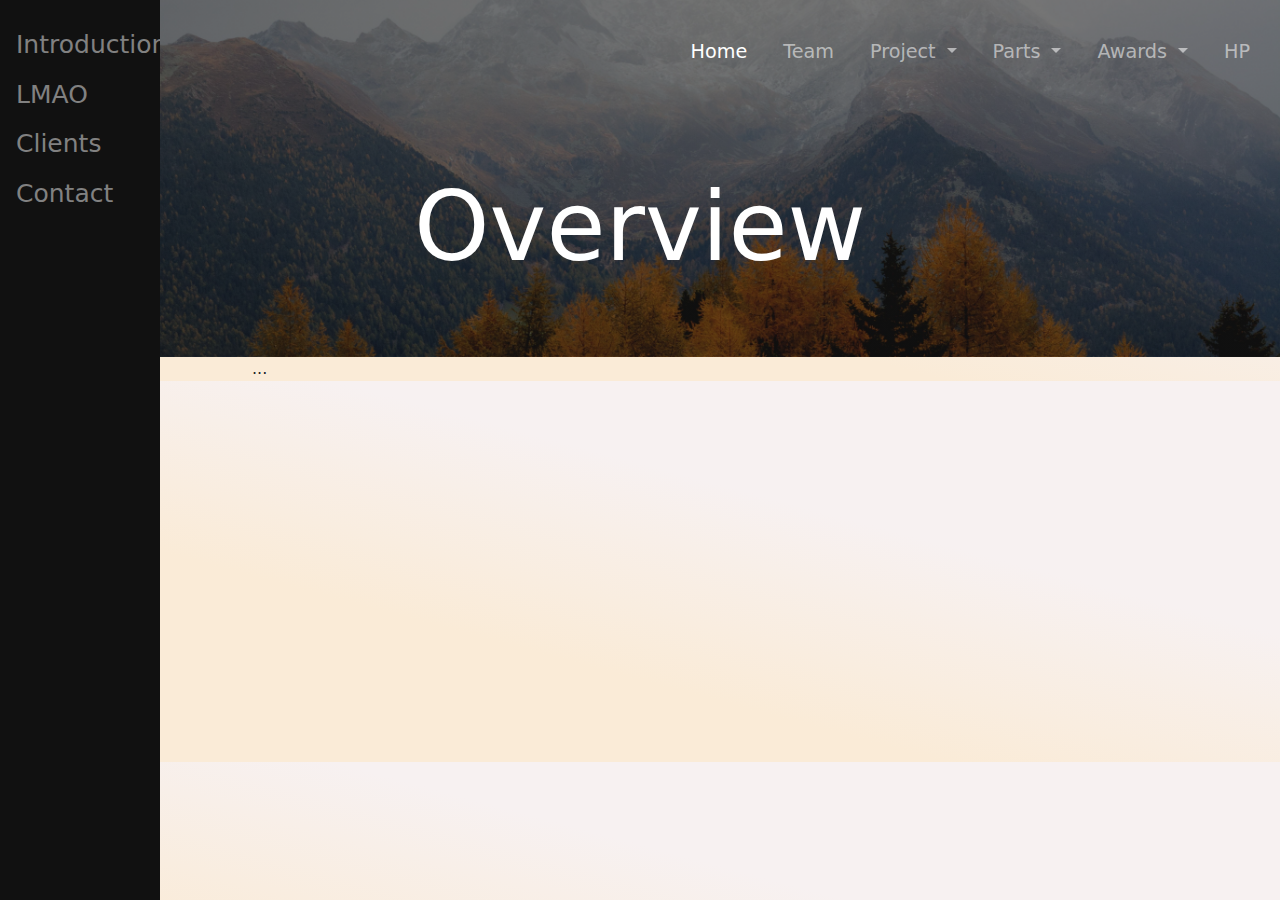
==== project.html @ e90f25f6 "initial commit" ====
<!DOCTYPE html>
<html lang="en" dir="ltr">

<head>
  <meta charset="utf-8">
  <title>Project | iGEM IISER TVM</title>
  <link rel="icon" href="images/logo_icon.ico">
  <meta name="viewport" content="width=device-width, initial-scale=1">
  <link rel="stylesheet" type="text/css" href="bootstrap/css/bootstrap.min.css">
  <link rel="stylesheet" type="text/css" href="custom-styles/main.css">
  <link rel="stylesheet" href="custom-styles/project.css">
  <link rel="stylesheet" href="font_awesome/css/all.css">
</head>

<body>
  <section class="hero-image">
    <nav class="navbar navbar-expand-lg navbar-dark">
      <div class="container-fluid">
        <a class="navbar-brand" href="index.html">
          <img class="logo" src="images/tvm_igem_logo2.png" alt="iGEM TVM logo" width="25%">
        </a>
        <button class="navbar-toggler" type="button" data-bs-toggle="collapse" data-bs-target="#navbarSupportedContent" aria-controls="navbarSupportedContent" aria-expanded="false" aria-label="Toggle navigation">
          <span class="navbar-toggler-icon"></span>
        </button>
        <div class="collapse navbar-collapse" id="navbarSupportedContent">
          <ul class="navbar-nav ms-auto mb-2 mb-lg-0">
            <li class="nav-item">
              <a class="nav-link active" aria-current="page" href="index.html">Home</a>
            </li>
            <li class="nav-item">
              <a class="nav-link" href="#">Team</a>
            </li>
            <li class="nav-item dropdown">
              <a class="nav-link dropdown-toggle" href="#" id="navbarDropdown" role="button" data-bs-toggle="dropdown" aria-expanded="false">
                Project
              </a>
              <ul class="dropdown-menu" aria-labelledby="navbarDropdown">
                <li><a class="dropdown-item" href="project.html">Overview</a></li>
                <li><a class="dropdown-item" href="#">Experiments</a></li>
                <li><a class="dropdown-item" href="#">Proof of concept</a></li>
                <li>
                  <hr class="dropdown-divider">
                </li>
                <li><a class="dropdown-item" href="#">Application</a></li>
              </ul>
            </li>
            <li class="nav-item dropdown">
              <a class="nav-link dropdown-toggle" href="#" id="navbarDropdown" role="button" data-bs-toggle="dropdown">
                Parts
              </a>
              <ul class="dropdown-menu" aria-labelledby="navbarDropdown">
                <li><a class="dropdown-item" href="#">Hello world</a></li>
                <li><a class="dropdown-item" href="#">Hello mars</a></li>
              </ul>
            </li>
            <li class="nav-item dropdown">
              <a class="nav-link dropdown-toggle" href="#" id="navbarDropdown" role="button" data-bs-toggle="dropdown">
                Awards
              </a>
              <ul class="dropdown-menu" aria-labelledby="navbarDropdown">
                <li><a class="dropdown-item" href="#">Hello world</a></li>
                <li><a class="dropdown-item" href="#">Hello mars</a></li>
              </ul>
            </li>
            <li class="nav-item">
              <a class="nav-link" href="#">HP</a>
            </li>
          </ul>
        </div>
      </div>
    </nav>

    <div class="hero-text">
      <h1 style="font-size: 6rem;">Overview</h1>
    </div>
  </section>

  <section class="container">
    <!-- Side navigation -->
    <div class="sidenav">
      <a href="#">Introduction</a>
      <a href="#">LMAO</a>
      <a href="#">Clients</a>
      <a href="#">Contact</a>
    </div>

    <!-- Page content -->
    <div class="main">
      ...
    </div>
  </section>

  <script type="text/javascript" charset="utf-8" src="bootstrap/js/bootstrap.min.js"></script>

</body>

</html>
---- custom-styles/main.css ----
html {
  overflow-x: hidden;
}

body {
  background-image: -webkit-linear-gradient(75deg, #faebd7 35%, #f7f1f1 65%);
}

.navbar-nav > li{
  padding: 0 10px;
  font-size: 1.2rem;
}

#content {
  padding: 2% 12%;
  font-size: 1.3rem;
}

#footer {
  padding: 2% 10%;
}
---- custom-styles/project.css ----
html {
  overflow-x: hidden;
}

.logo {
  width: 50%;
  height: auto;
}

/* The hero image */
.hero-image {
  background-image: linear-gradient(rgba(0, 0, 0, 0.5), rgba(0, 0, 0, 0.5)), url("../images/bg/hero_bg2.jpg");
  /* height set */

  /* position set  */
  background-position: center;
  background-size: cover;
  background-repeat: no-repeat;
  position: relative;
}

.hero-text {
  color: white;
  text-align: center;
  padding: 5%;
}

/* The sidebar menu */
.sidenav {
  height: 100%; /* Full-height: remove this if you want "auto" height */
  width: 160px; /* Set the width of the sidebar */
  position: fixed; /* Fixed Sidebar (stay in place on scroll) */
  z-index: 1; /* Stay on top */
  top: 0; /* Stay at the top */
  left: 0;
  background-color: #111; /* Black */
  overflow-x: hidden; /* Disable horizontal scroll */
  padding-top: 20px;
}

/* The navigation menu links */
.sidenav a {
  padding: 6px 8px 6px 16px;
  text-decoration: none;
  font-size: 25px;
  color: #818181;
  display: block;
}

/* When you mouse over the navigation links, change their color */
.sidenav a:hover {
  color: #f1f1f1;
}

/* Style page content */
.main {
  margin-left: 160px; /* Same as the width of the sidebar */
  padding: 0px 10px;
}

/* On smaller screens, where height is less than 450px, change the style of the sidebar (less padding and a smaller font size) */
@media screen and (max-height: 450px) {
  .sidenav {padding-top: 15px;}
  .sidenav a {font-size: 18px;}
}
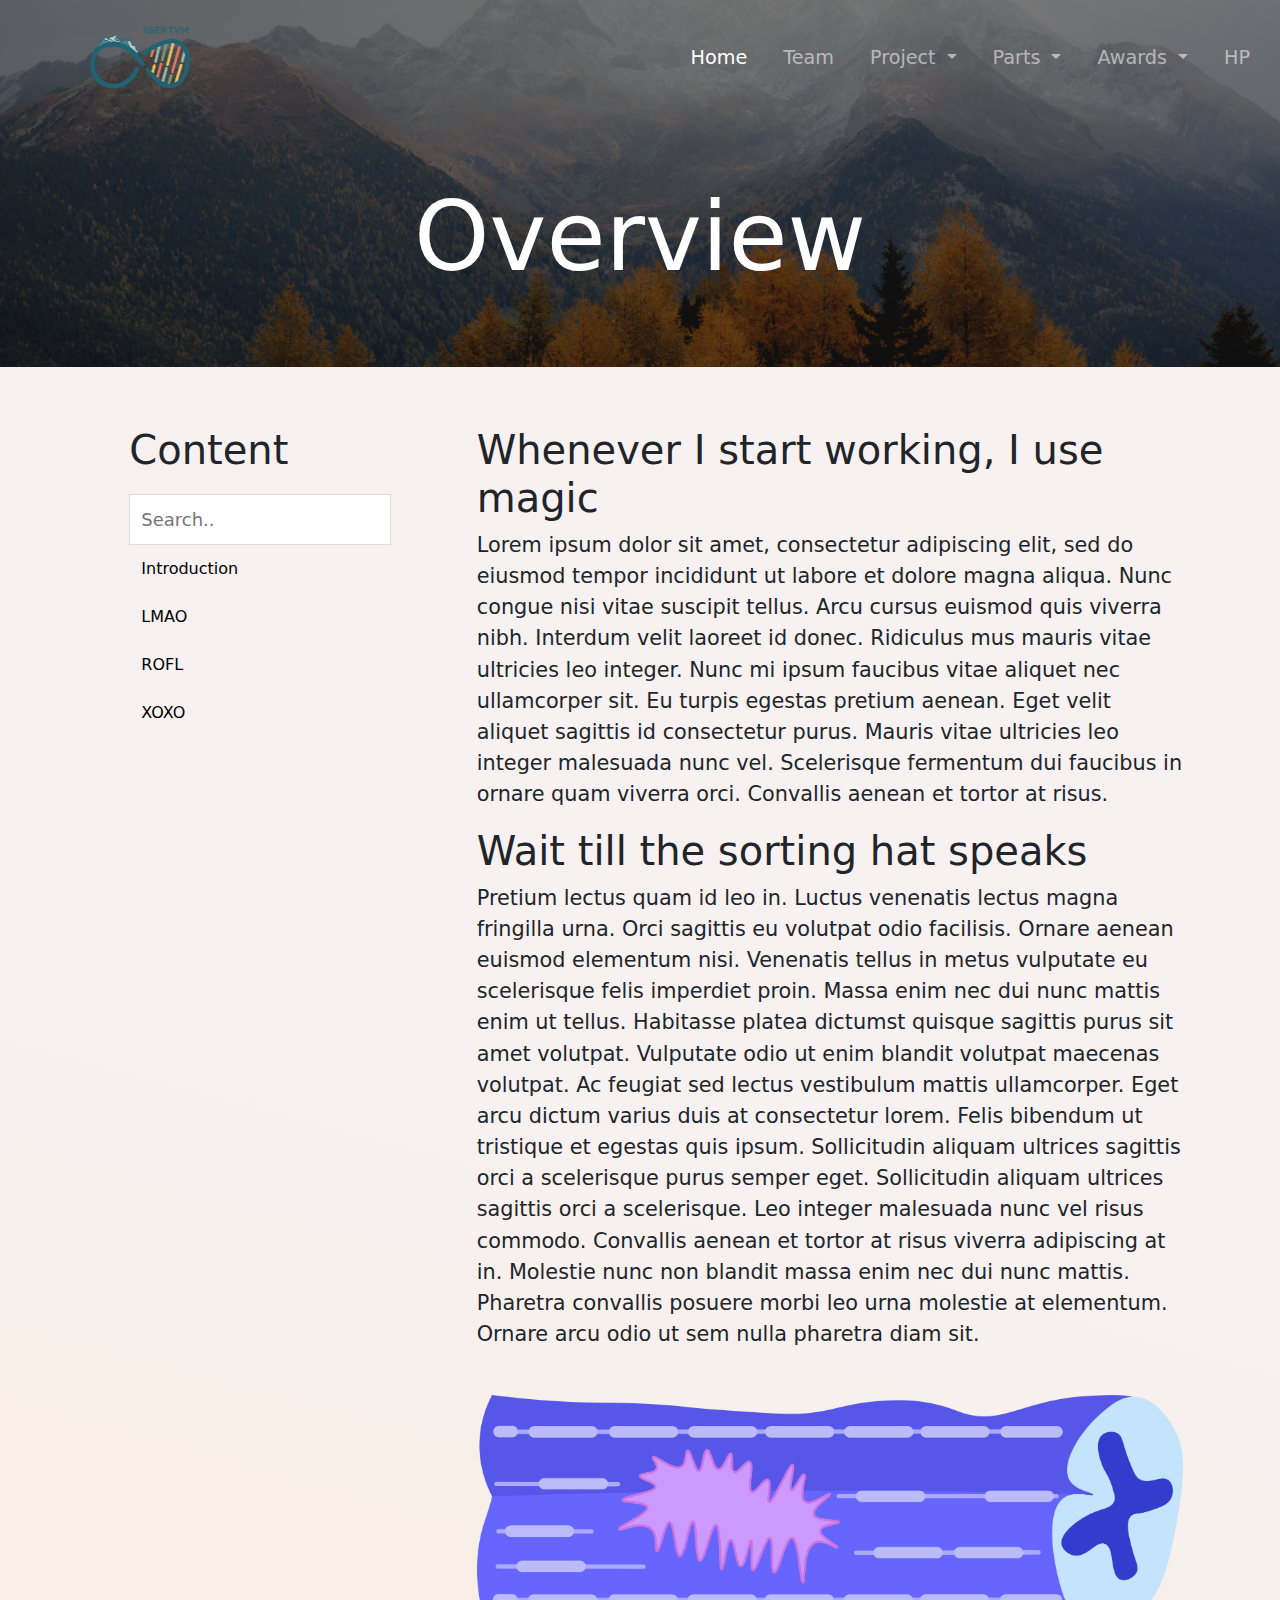
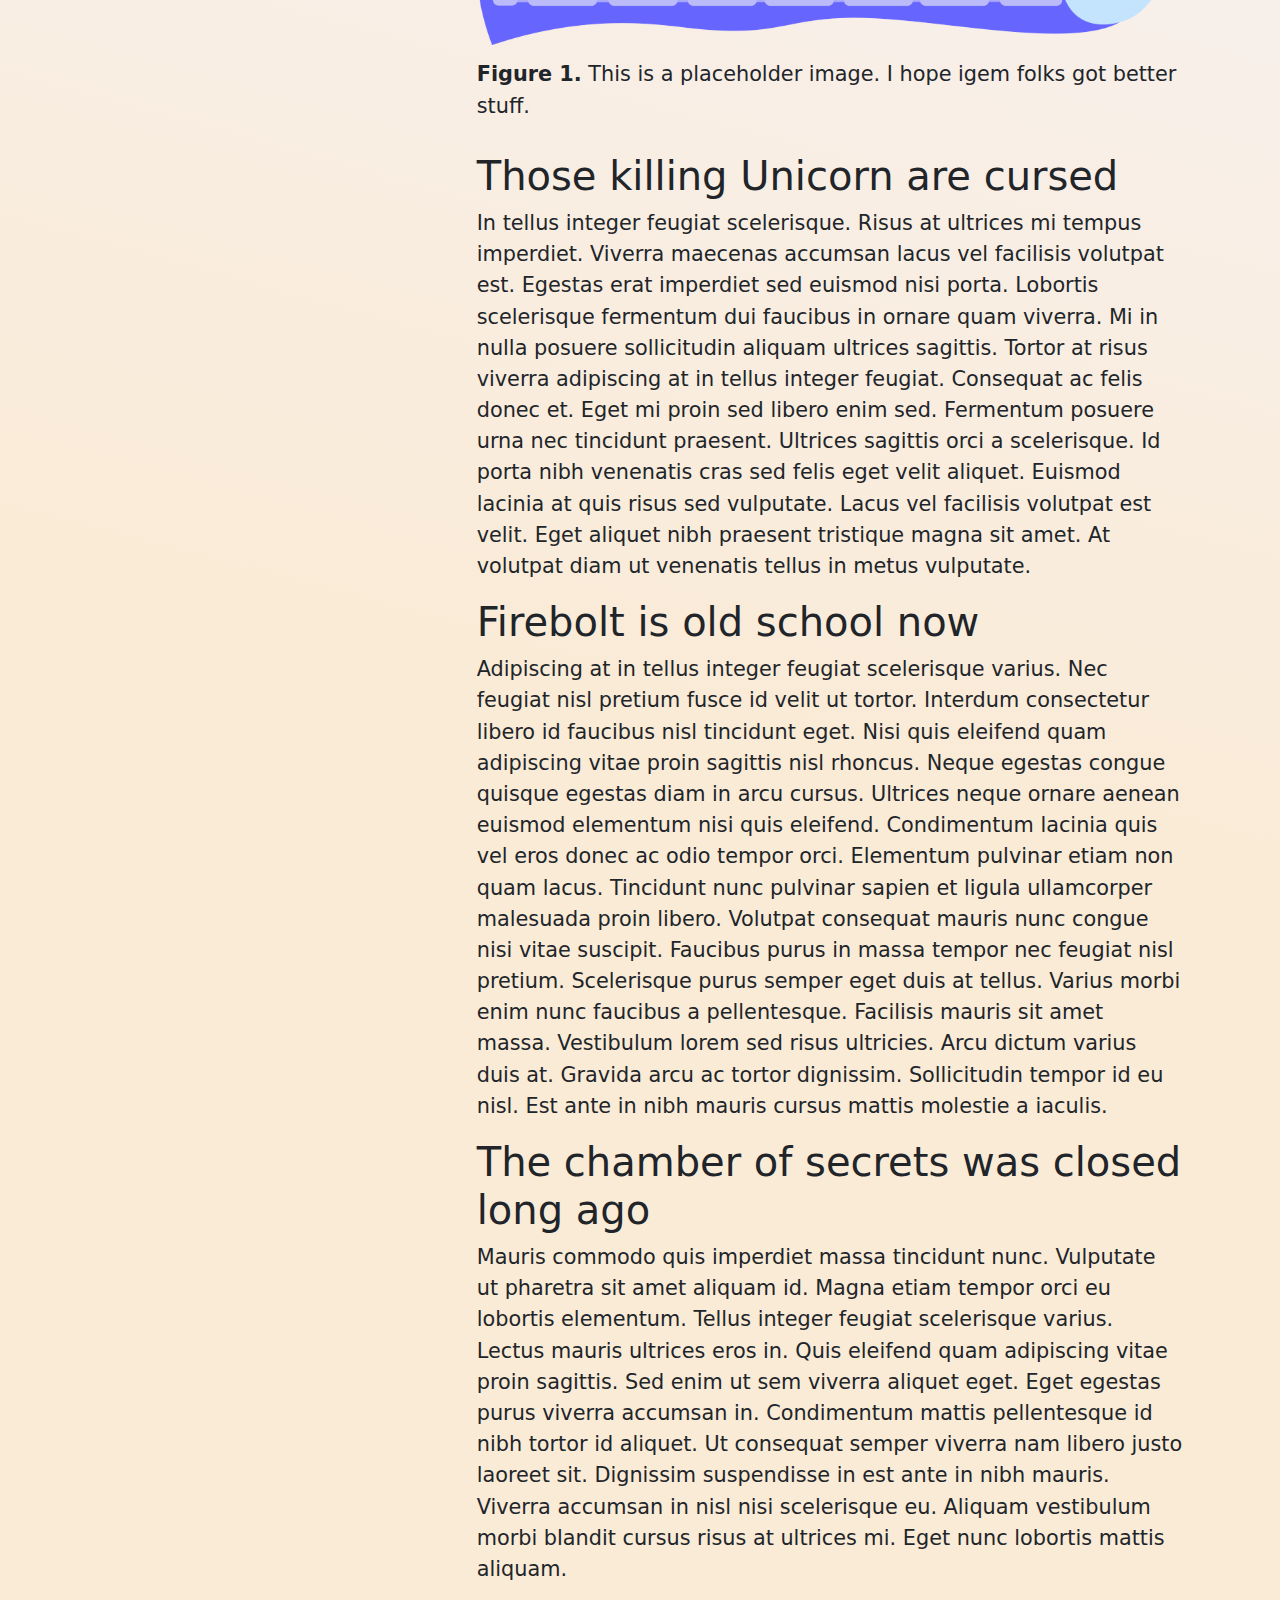
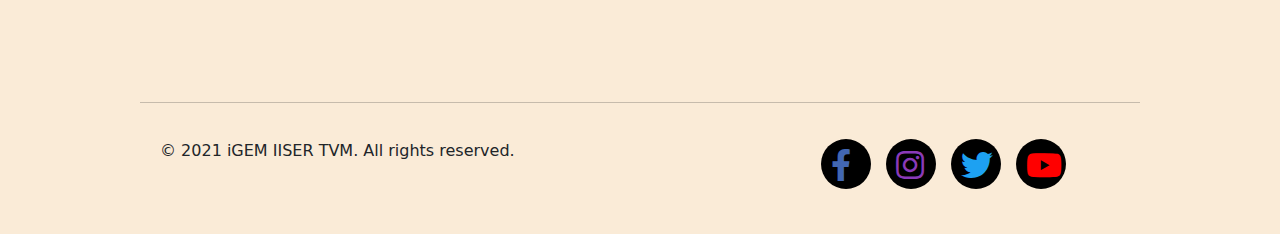
==== commit f45b6b50: "project page initial build, js linking issue persist" ====
--- a/project.html
+++ b/project.html
@@ -9,6 +9,7 @@
   <link rel="stylesheet" type="text/css" href="bootstrap/css/bootstrap.min.css">
   <link rel="stylesheet" type="text/css" href="custom-styles/main.css">
   <link rel="stylesheet" href="custom-styles/project.css">
+  <link rel="stylesheet" href="custom-styles/main.css">
   <link rel="stylesheet" href="font_awesome/css/all.css">
 </head>
 
@@ -76,20 +77,98 @@
   </section>
 
   <section class="container">
-    <!-- Side navigation -->
-    <div class="sidenav">
-      <a href="#">Introduction</a>
-      <a href="#">LMAO</a>
-      <a href="#">Clients</a>
-      <a href="#">Contact</a>
-    </div>
-
-    <!-- Page content -->
-    <div class="main">
-      ...
+    <!-- Side navbar -->
+    <div class="row">
+      <div class="col-lg-4 content-list">
+        <h2 style="margin: 0 0 20px;">Content</h2>
+        <input type="text" id="mySearch" onclick="myFunction()" placeholder="Search.." title="Type in a category">
+        <ul id="myMenu">
+          <li><a href="#intro">Introduction</a></li>
+          <li><a href="#">LMAO</a></li>
+          <li><a href="#rofl">ROFL</a></li>
+          <li><a href="#xoxo">XOXO</a></li>
+        </ul>
+      </div>
+      <div class="col-lg-8">
+        <!-- Page content -->
+        <div id="project-content">
+          <h2 id="intro">Whenever I start working, I use magic</h2>
+          <p>
+            Lorem ipsum dolor sit amet, consectetur adipiscing elit, sed do eiusmod tempor incididunt ut labore et dolore magna aliqua. Nunc congue nisi vitae suscipit tellus. Arcu cursus euismod quis viverra nibh. Interdum velit laoreet id donec.
+            Ridiculus mus mauris vitae ultricies leo integer. Nunc mi ipsum faucibus vitae aliquet nec ullamcorper sit. Eu turpis egestas pretium aenean. Eget velit aliquet sagittis id consectetur purus. Mauris vitae ultricies leo integer malesuada
+            nunc
+            vel. Scelerisque fermentum dui faucibus in ornare quam viverra orci. Convallis aenean et tortor at risus.
+          </p>
+          <h2>Wait till the sorting hat speaks</h2>
+          <p>
+            Pretium lectus quam id leo in. Luctus venenatis lectus magna fringilla urna. Orci sagittis eu volutpat odio facilisis. Ornare aenean euismod elementum nisi. Venenatis tellus in metus vulputate eu scelerisque felis imperdiet proin. Massa
+            enim
+            nec dui nunc mattis enim ut tellus. Habitasse platea dictumst quisque sagittis purus sit amet volutpat. Vulputate odio ut enim blandit volutpat maecenas volutpat. Ac feugiat sed lectus vestibulum mattis ullamcorper. Eget arcu dictum
+            varius
+            duis at consectetur lorem. Felis bibendum ut tristique et egestas quis ipsum. Sollicitudin aliquam ultrices sagittis orci a scelerisque purus semper eget. Sollicitudin aliquam ultrices sagittis orci a scelerisque. Leo integer malesuada
+            nunc
+            vel risus commodo. Convallis aenean et tortor at risus viverra adipiscing at in. Molestie nunc non blandit massa enim nec dui nunc mattis. Pharetra convallis posuere morbi leo urna molestie at elementum. Ornare arcu odio ut sem nulla
+            pharetra
+            diam sit.
+          </p>
+          <div class="image-block">
+            <img src="images/sample_img.png" alt="sample image">
+            <p><strong>Figure 1.</strong> This is a placeholder image. I hope igem folks got better stuff.</p>
+          </div>
+          <h2>Those killing Unicorn are cursed</h2>
+          <p>
+            In tellus integer feugiat scelerisque. Risus at ultrices mi tempus imperdiet. Viverra maecenas accumsan lacus vel facilisis volutpat est. Egestas erat imperdiet sed euismod nisi porta. Lobortis scelerisque fermentum dui faucibus in ornare
+            quam viverra. Mi in nulla posuere sollicitudin aliquam ultrices sagittis. Tortor at risus viverra adipiscing at in tellus integer feugiat. Consequat ac felis donec et. Eget mi proin sed libero enim sed. Fermentum posuere urna nec
+            tincidunt
+            praesent. Ultrices sagittis orci a scelerisque. Id porta nibh venenatis cras sed felis eget velit aliquet. Euismod lacinia at quis risus sed vulputate. Lacus vel facilisis volutpat est velit. Eget aliquet nibh praesent tristique magna sit
+            amet. At volutpat diam ut venenatis tellus in metus vulputate.
+          </p>
+          <h2 id="rofl">Firebolt is old school now</h2>
+          <p>
+            Adipiscing at in tellus integer feugiat scelerisque varius. Nec feugiat nisl pretium fusce id velit ut tortor. Interdum consectetur libero id faucibus nisl tincidunt eget. Nisi quis eleifend quam adipiscing vitae proin sagittis nisl
+            rhoncus.
+            Neque egestas congue quisque egestas diam in arcu cursus. Ultrices neque ornare aenean euismod elementum nisi quis eleifend. Condimentum lacinia quis vel eros donec ac odio tempor orci. Elementum pulvinar etiam non quam lacus. Tincidunt
+            nunc
+            pulvinar sapien et ligula ullamcorper malesuada proin libero. Volutpat consequat mauris nunc congue nisi vitae suscipit. Faucibus purus in massa tempor nec feugiat nisl pretium. Scelerisque purus semper eget duis at tellus. Varius morbi
+            enim
+            nunc faucibus a pellentesque. Facilisis mauris sit amet massa. Vestibulum lorem sed risus ultricies. Arcu dictum varius duis at. Gravida arcu ac tortor dignissim. Sollicitudin tempor id eu nisl. Est ante in nibh mauris cursus mattis
+            molestie
+            a iaculis.
+          </p>
+          <h2 id="xoxo">The chamber of secrets was closed long ago</h2>
+          <p>
+            Mauris commodo quis imperdiet massa tincidunt nunc. Vulputate ut pharetra sit amet aliquam id. Magna etiam tempor orci eu lobortis elementum. Tellus integer feugiat scelerisque varius. Lectus mauris ultrices eros in. Quis eleifend quam
+            adipiscing vitae proin sagittis. Sed enim ut sem viverra aliquet eget. Eget egestas purus viverra accumsan in. Condimentum mattis pellentesque id nibh tortor id aliquet. Ut consequat semper viverra nam libero justo laoreet sit. Dignissim
+            suspendisse in est ante in nibh mauris. Viverra accumsan in nisl nisi scelerisque eu. Aliquam vestibulum morbi blandit cursus risus at ultrices mi. Eget nunc lobortis mattis aliquam.
+          </p>
+        </div>
+      </div>
     </div>
   </section>
 
+  <!-- Back to top button -->
+  <button type="button" class="btn btn-danger btn-floating btn-lg" id="btn-back-to-top">
+    <i class="fas fa-arrow-up"></i>
+  </button>
+
+  <section id="footer">
+    <div class="container">
+      <hr style="color: #2c2c2c;">
+      <div class="row" style="padding: 2%;">
+        <div class="col-md-8">
+          <p>&copy 2021 iGEM IISER TVM. All rights reserved.</p>
+        </div>
+        <div class="col-md-4" style=" display: block; margin: 0 auto;">
+          <a href="#"><i style="color: #4267B2;" class="fab fa-facebook-f fa-2x"></i></a>
+          <a href="#"><i style="color: #8a3ab9;" class="fab fa-instagram fa-2x"></i></a>
+          <a href="#"><i style="color: #1DA1F2;" class="fab fa-twitter fa-2x"></i></a>
+          <a href="#"><i style="color: #FF0000;" class="fab fa-youtube fa-2x"></i></a>
+        </div>
+      </div>
+    </div>
+  </section>
+
+  <script type="text/javascript" charset="utf-8" src="custom-scripts/project.js"></script>
   <script type="text/javascript" charset="utf-8" src="bootstrap/js/bootstrap.min.js"></script>
 
 </body>
--- a/custom-styles/main.css
+++ b/custom-styles/main.css
@@ -4,6 +4,17 @@
 
 body {
   background-image: -webkit-linear-gradient(75deg, #faebd7 35%, #f7f1f1 65%);
+}
+
+img {
+  width: 100%;
+  display: block;
+  margin: 2% auto;
+}
+
+.logo {
+  width: 50%;
+  height: auto;
 }
 
 .navbar-nav > li{
@@ -19,3 +30,25 @@
 #footer {
   padding: 2% 10%;
 }
+
+/* footer icons style */
+.fab{
+  background-color: #000;
+  height: 50px;
+  width: 50px;
+  padding: 10px;
+  margin: 0 5px;
+  border-radius: 50%;
+}
+
+.fab:hover {
+  opacity: 0.5;
+}
+
+/* back to top button */
+#btn-back-to-top {
+  position: fixed;
+  bottom: 20px;
+  right: 20px;
+  display: none;
+}
--- a/custom-styles/project.css
+++ b/custom-styles/project.css
@@ -2,9 +2,8 @@
   overflow-x: hidden;
 }
 
-.logo {
-  width: 50%;
-  height: auto;
+h2 {
+  font-size: 2.5rem;
 }
 
 /* The hero image */
@@ -25,41 +24,42 @@
   padding: 5%;
 }
 
-/* The sidebar menu */
-.sidenav {
-  height: 100%; /* Full-height: remove this if you want "auto" height */
-  width: 160px; /* Set the width of the sidebar */
-  position: fixed; /* Fixed Sidebar (stay in place on scroll) */
-  z-index: 1; /* Stay on top */
-  top: 0; /* Stay at the top */
-  left: 0;
-  background-color: #111; /* Black */
-  overflow-x: hidden; /* Disable horizontal scroll */
-  padding-top: 20px;
+/* Style the search box */
+#mySearch {
+  width: 100%;
+  font-size: 18px;
+  padding: 11px;
+  border: 1px solid #ddd;
 }
 
-/* The navigation menu links */
-.sidenav a {
-  padding: 6px 8px 6px 16px;
-  text-decoration: none;
-  font-size: 25px;
-  color: #818181;
-  display: block;
+/* Style the navigation menu */
+#myMenu {
+  list-style-type: none;
+  padding: 0;
+  margin: 0;
 }
 
-/* When you mouse over the navigation links, change their color */
-.sidenav a:hover {
-  color: #f1f1f1;
+/* Style the navigation links */
+#myMenu li a {
+  padding: 12px;
+  text-decoration: none;
+  color: black;
+  display: block
 }
 
-/* Style page content */
-.main {
-  margin-left: 160px; /* Same as the width of the sidebar */
-  padding: 0px 10px;
+#myMenu li a:hover {
+  background-color: #eee;
 }
 
-/* On smaller screens, where height is less than 450px, change the style of the sidebar (less padding and a smaller font size) */
-@media screen and (max-height: 450px) {
-  .sidenav {padding-top: 15px;}
-  .sidenav a {font-size: 18px;}
+#project-content {
+  padding: 8% 2%;
+  font-size: 1.3rem;
 }
+
+.content-list {
+  padding: 5.2%;
+}
+
+.image-block {
+  padding: 2% 0;
+}
--- a/custom-styles/main.css
+++ b/custom-styles/main.css
@@ -4,6 +4,17 @@
 
 body {
   background-image: -webkit-linear-gradient(75deg, #faebd7 35%, #f7f1f1 65%);
+}
+
+img {
+  width: 100%;
+  display: block;
+  margin: 2% auto;
+}
+
+.logo {
+  width: 50%;
+  height: auto;
 }
 
 .navbar-nav > li{
@@ -19,3 +30,25 @@
 #footer {
   padding: 2% 10%;
 }
+
+/* footer icons style */
+.fab{
+  background-color: #000;
+  height: 50px;
+  width: 50px;
+  padding: 10px;
+  margin: 0 5px;
+  border-radius: 50%;
+}
+
+.fab:hover {
+  opacity: 0.5;
+}
+
+/* back to top button */
+#btn-back-to-top {
+  position: fixed;
+  bottom: 20px;
+  right: 20px;
+  display: none;
+}
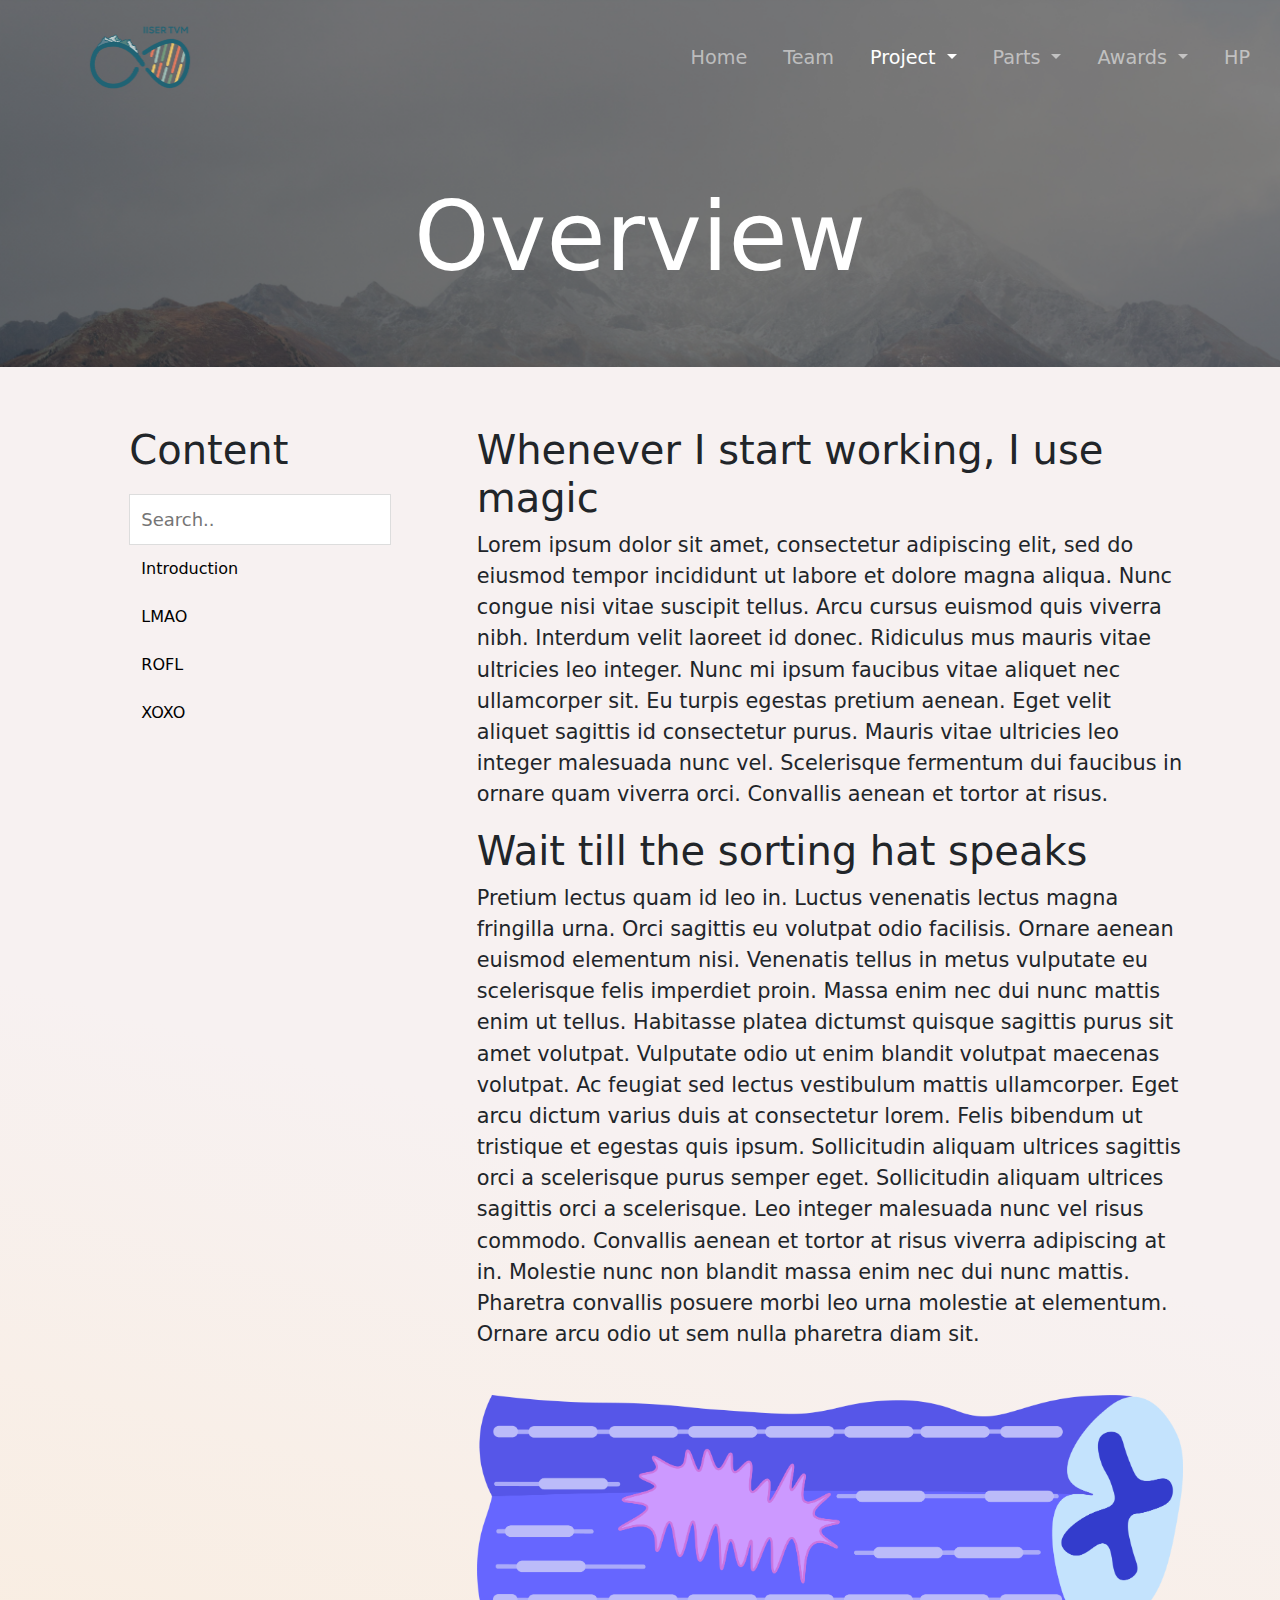
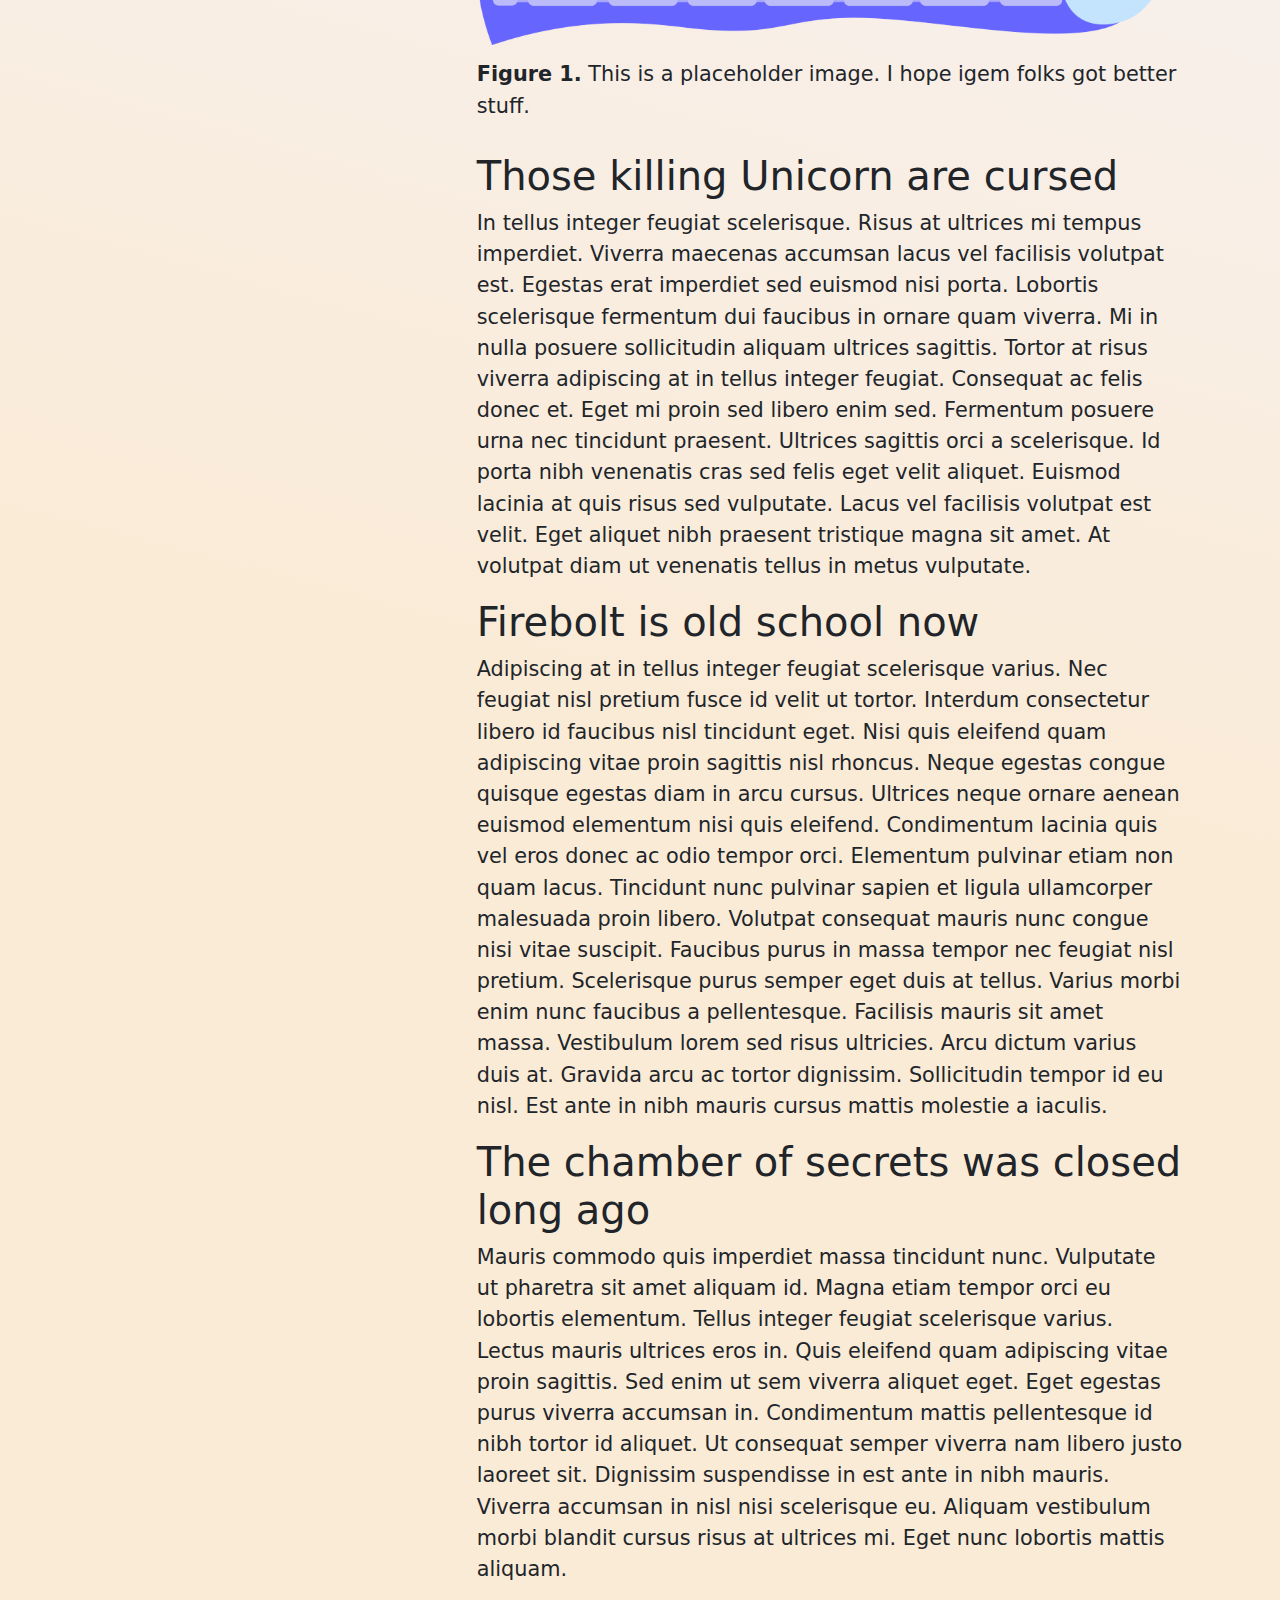
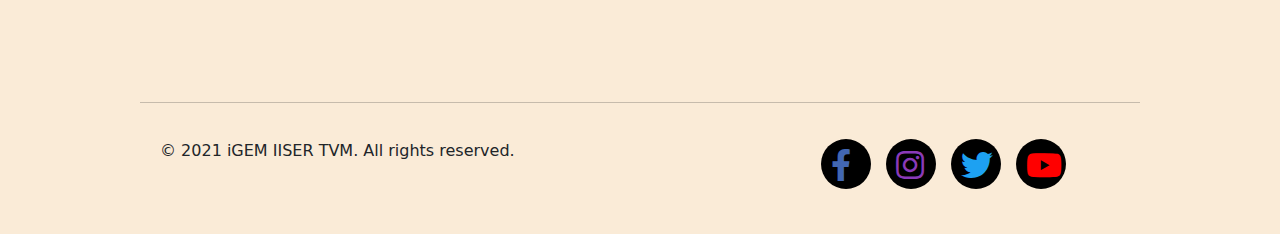
==== commit 488040af: "team page update" ====
--- a/project.html
+++ b/project.html
@@ -26,13 +26,13 @@
         <div class="collapse navbar-collapse" id="navbarSupportedContent">
           <ul class="navbar-nav ms-auto mb-2 mb-lg-0">
             <li class="nav-item">
-              <a class="nav-link active" aria-current="page" href="index.html">Home</a>
+              <a class="nav-link" aria-current="page" href="index.html">Home</a>
             </li>
             <li class="nav-item">
-              <a class="nav-link" href="#">Team</a>
+              <a class="nav-link" href="team.html">Team</a>
             </li>
             <li class="nav-item dropdown">
-              <a class="nav-link dropdown-toggle" href="#" id="navbarDropdown" role="button" data-bs-toggle="dropdown" aria-expanded="false">
+              <a class="nav-link active dropdown-toggle" href="#" id="navbarDropdown" role="button" data-bs-toggle="dropdown" aria-expanded="false">
                 Project
               </a>
               <ul class="dropdown-menu" aria-labelledby="navbarDropdown">
--- a/custom-styles/main.css
+++ b/custom-styles/main.css
@@ -4,6 +4,25 @@
 
 body {
   background-image: -webkit-linear-gradient(75deg, #faebd7 35%, #f7f1f1 65%);
+}
+
+/* The hero image */
+.hero-image {
+  background-image: linear-gradient(rgba(0, 0, 0, 0.5), rgba(0, 0, 0, 0.5)), url("../images/bg/hero_bg2.jpg");
+  /* height set */
+
+  /* position set  */
+  background-attachment: fixed;
+  background-position: center;
+  background-size: cover;
+  background-repeat: no-repeat;
+  position: relative;
+}
+
+.hero-text {
+  text-align: center;
+  color: white;
+  padding: 5%;
 }
 
 img {
@@ -23,7 +42,7 @@
 }
 
 #content {
-  padding: 2% 12%;
+  padding: 2% 10%;
   font-size: 1.3rem;
 }
 
@@ -33,6 +52,7 @@
 
 /* footer icons style */
 .fab{
+  display: inline-block;
   background-color: #000;
   height: 50px;
   width: 50px;
--- a/custom-styles/project.css
+++ b/custom-styles/project.css
@@ -4,24 +4,6 @@
 
 h2 {
   font-size: 2.5rem;
-}
-
-/* The hero image */
-.hero-image {
-  background-image: linear-gradient(rgba(0, 0, 0, 0.5), rgba(0, 0, 0, 0.5)), url("../images/bg/hero_bg2.jpg");
-  /* height set */
-
-  /* position set  */
-  background-position: center;
-  background-size: cover;
-  background-repeat: no-repeat;
-  position: relative;
-}
-
-.hero-text {
-  color: white;
-  text-align: center;
-  padding: 5%;
 }
 
 /* Style the search box */
--- a/custom-styles/main.css
+++ b/custom-styles/main.css
@@ -4,6 +4,25 @@
 
 body {
   background-image: -webkit-linear-gradient(75deg, #faebd7 35%, #f7f1f1 65%);
+}
+
+/* The hero image */
+.hero-image {
+  background-image: linear-gradient(rgba(0, 0, 0, 0.5), rgba(0, 0, 0, 0.5)), url("../images/bg/hero_bg2.jpg");
+  /* height set */
+
+  /* position set  */
+  background-attachment: fixed;
+  background-position: center;
+  background-size: cover;
+  background-repeat: no-repeat;
+  position: relative;
+}
+
+.hero-text {
+  text-align: center;
+  color: white;
+  padding: 5%;
 }
 
 img {
@@ -23,7 +42,7 @@
 }
 
 #content {
-  padding: 2% 12%;
+  padding: 2% 10%;
   font-size: 1.3rem;
 }
 
@@ -33,6 +52,7 @@
 
 /* footer icons style */
 .fab{
+  display: inline-block;
   background-color: #000;
   height: 50px;
   width: 50px;
